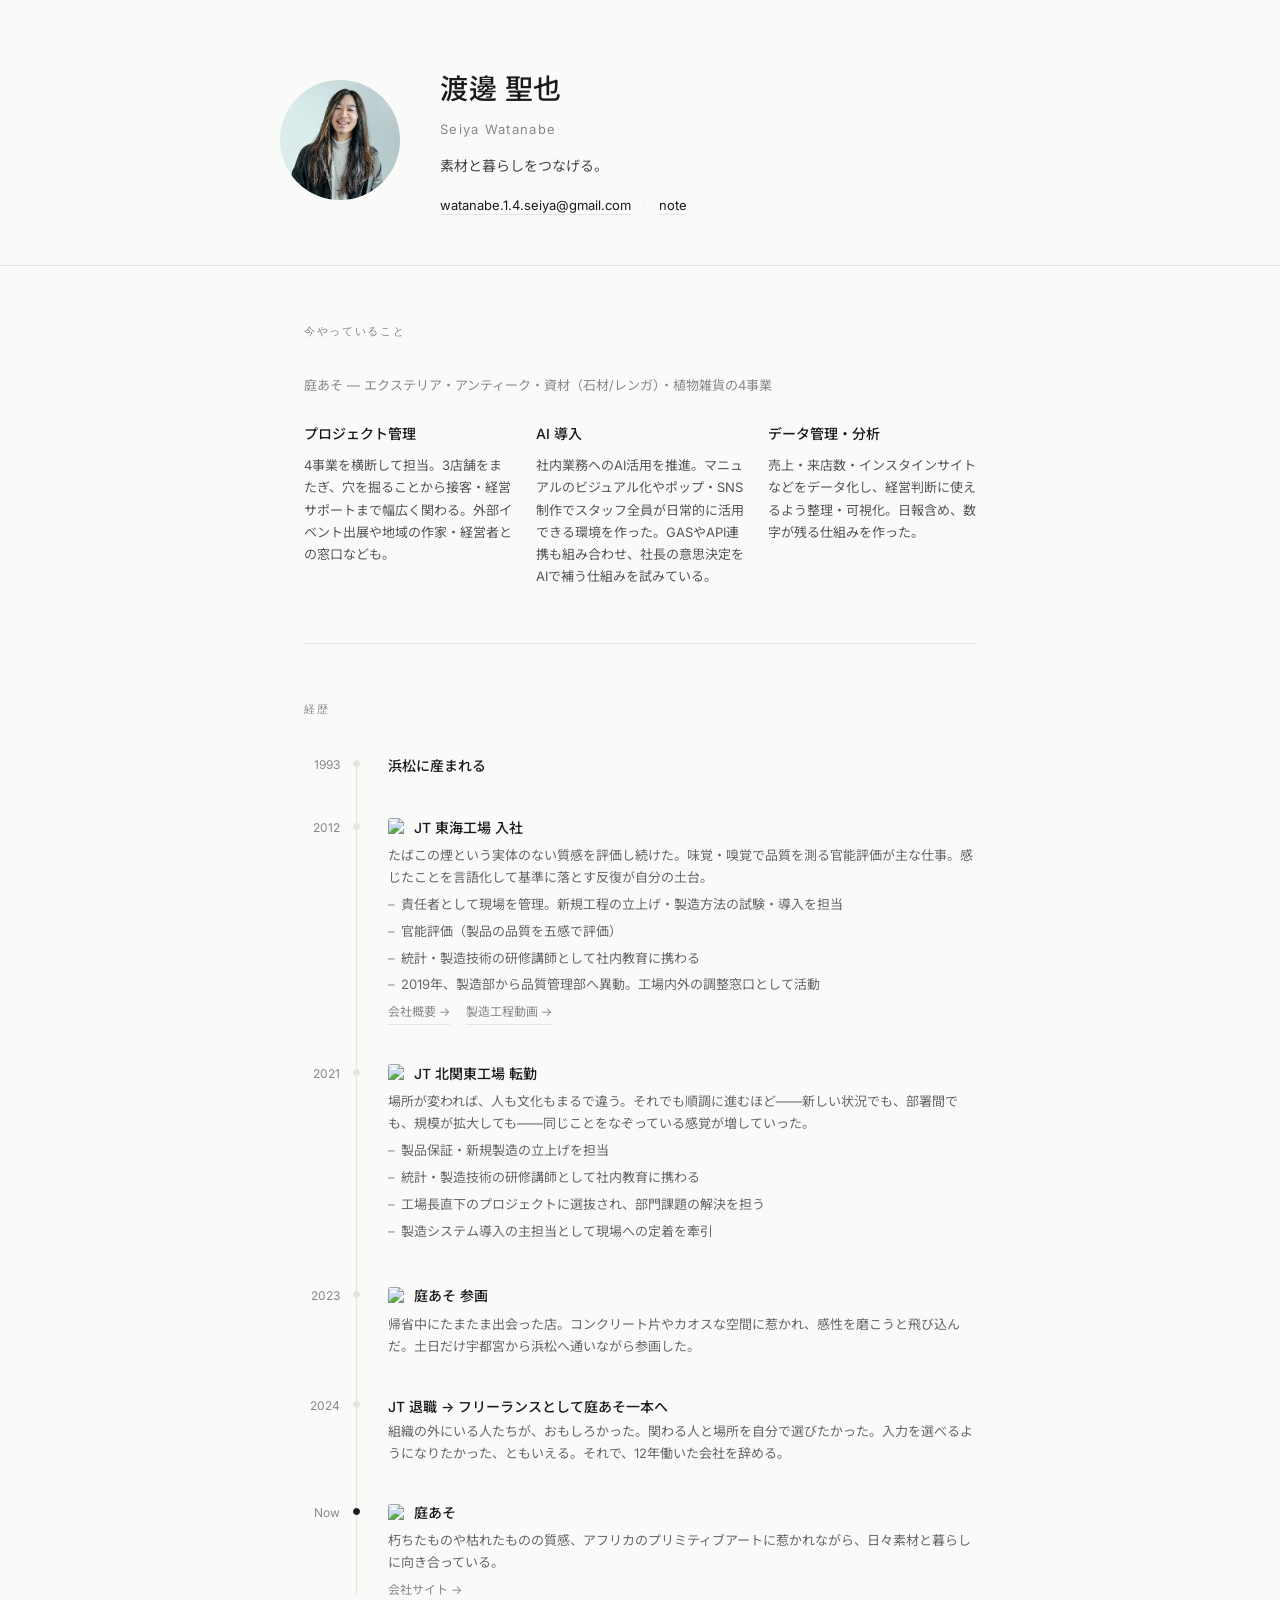
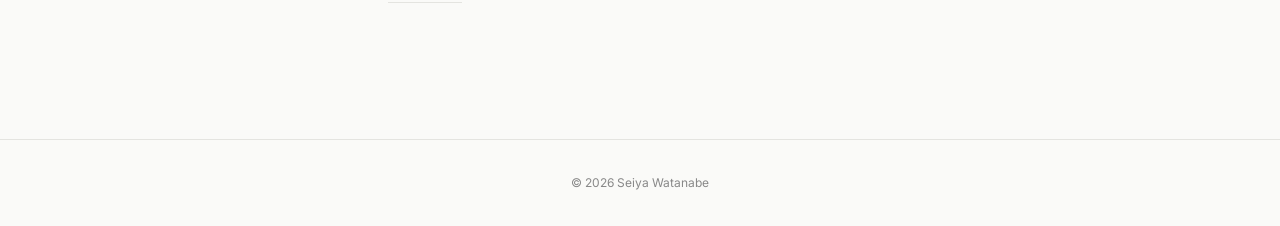
==== index.html @ c12ad7c0 "Prevent casual image saving by using CSS background-image" ====
<!DOCTYPE html>
<html lang="ja">
<head>
  <meta charset="UTF-8">
  <meta name="viewport" content="width=device-width, initial-scale=1.0">
  <title>渡邊 聖也 | Seiya Watanabe</title>
  <link rel="preconnect" href="https://fonts.googleapis.com">
  <link href="https://fonts.googleapis.com/css2?family=Noto+Sans+JP:wght@300;400;500&family=Inter:wght@300;400;500&display=swap" rel="stylesheet">
  <link rel="stylesheet" href="style.css">
</head>
<body>

  <header class="hero">
    <div class="hero-inner">
      <div class="hero-photo">
        <div class="hero-photo-bg"></div>
      </div>
      <div class="hero-info">
        <h1>渡邊 聖也</h1>
        <p class="name-en">Seiya Watanabe</p>
        <p class="tagline">素材と暮らしをつなげる。</p>
        <div class="contact">
          <a href="mailto:watanabe.1.4.seiya@gmail.com">watanabe.1.4.seiya@gmail.com</a>
          <span class="sep">·</span>
          <a href="https://note.com/joyous_clover854" target="_blank">note</a>
        </div>
      </div>
    </div>
  </header>

  <main>

    <section class="section">
      <h2>今やっていること</h2>
      <p class="now-company">庭あそ — エクステリア・アンティーク・資材（石材/レンガ）・植物雑貨の4事業</p>
      <div class="now-grid">
        <div class="now-item">
          <h3>プロジェクト管理</h3>
          <p>4事業を横断して担当。3店舗をまたぎ、穴を掘ることから接客・経営サポートまで幅広く関わる。外部イベント出展や地域の作家・経営者との窓口なども。</p>
        </div>
        <div class="now-item">
          <h3>AI 導入</h3>
          <p>社内業務へのAI活用を推進。マニュアルのビジュアル化やポップ・SNS制作でスタッフ全員が日常的に活用できる環境を作った。GASやAPI連携も組み合わせ、社長の意思決定をAIで補う仕組みを試みている。</p>
        </div>
        <div class="now-item">
          <h3>データ管理・分析</h3>
          <p>売上・来店数・インスタインサイトなどをデータ化し、経営判断に使えるよう整理・可視化。日報含め、数字が残る仕組みを作った。</p>
        </div>
      </div>
    </section>

    <section class="section">
      <h2>経歴</h2>
      <ol class="timeline">
        <li>
          <span class="year">1993</span>
          <div class="content">
            <strong>浜松に産まれる</strong>
          </div>
        </li>
        <li>
          <span class="year">2012</span>
          <div class="content">
            <div class="company-header">
              <img class="company-logo" src="https://www.google.com/s2/favicons?domain=jti.co.jp&sz=32" alt="JT">
              <strong>JT 東海工場 入社</strong>
            </div>
            <p>たばこの煙という実体のない質感を評価し続けた。味覚・嗅覚で品質を測る官能評価が主な仕事。感じたことを言語化して基準に落とす反復が自分の土台。</p>
            <ul class="role-list">
              <li>責任者として現場を管理。新規工程の立上げ・製造方法の試験・導入を担当</li>
              <li>官能評価（製品の品質を五感で評価）</li>
              <li>統計・製造技術の研修講師として社内教育に携わる</li>
              <li>2019年、製造部から品質管理部へ異動。工場内外の調整窓口として活動</li>
            </ul>
            <div class="company-links">
              <a href="https://www.jti.co.jp/tobacco/overview/" target="_blank">会社概要 →</a>
              <a href="https://youtu.be/5koLCPmhwQY?si=OhIbmNyB274ODPhx" target="_blank">製造工程動画 →</a>
            </div>
          </div>
        </li>
        <li>
          <span class="year">2021</span>
          <div class="content">
            <div class="company-header">
              <img class="company-logo" src="https://www.google.com/s2/favicons?domain=jti.co.jp&sz=32" alt="JT">
              <strong>JT 北関東工場 転勤</strong>
            </div>
            <p>場所が変われば、人も文化もまるで違う。それでも順調に進むほど——新しい状況でも、部署間でも、規模が拡大しても——同じことをなぞっている感覚が増していった。</p>
            <ul class="role-list">
              <li>製品保証・新規製造の立上げを担当</li>
              <li>統計・製造技術の研修講師として社内教育に携わる</li>
              <li>工場長直下のプロジェクトに選抜され、部門課題の解決を担う</li>
              <li>製造システム導入の主担当として現場への定着を牽引</li>
            </ul>
          </div>
        </li>
        <li>
          <span class="year">2023</span>
          <div class="content">
            <div class="company-header">
              <img class="company-logo" src="https://www.google.com/s2/favicons?domain=niwa-asso.jp&sz=32" alt="庭あそ">
              <strong>庭あそ 参画</strong>
            </div>
            <p>帰省中にたまたま出会った店。コンクリート片やカオスな空間に惹かれ、感性を磨こうと飛び込んだ。土日だけ宇都宮から浜松へ通いながら参画した。</p>
          </div>
        </li>
        <li>
          <span class="year">2024</span>
          <div class="content">
            <strong>JT 退職 → フリーランスとして庭あそ一本へ</strong>
            <p>組織の外にいる人たちが、おもしろかった。関わる人と場所を自分で選びたかった。入力を選べるようになりたかった、ともいえる。それで、12年働いた会社を辞める。</p>
          </div>
        </li>
        <li class="current">
          <span class="year">Now</span>
          <div class="content">
            <div class="company-header">
              <img class="company-logo" src="https://www.google.com/s2/favicons?domain=niwa-asso.jp&sz=32" alt="庭あそ">
              <strong>庭あそ</strong>
            </div>
            <p>朽ちたものや枯れたものの質感、アフリカのプリミティブアートに惹かれながら、日々素材と暮らしに向き合っている。</p>
            <div class="company-links">
              <a href="https://www.niwa-asso.jp/" target="_blank">会社サイト →</a>
            </div>
          </div>
        </li>
      </ol>
    </section>

  </main>

  <footer>
    <p>© 2026 Seiya Watanabe</p>
  </footer>

</body>
</html>
---- style.css ----
*, *::before, *::after {
  box-sizing: border-box;
  margin: 0;
  padding: 0;
}

:root {
  --bg: #fafaf8;
  --text: #1a1a1a;
  --muted: #888;
  --border: #e4e4e0;
  --accent: #1a1a1a;
  --max-width: 720px;
}

body {
  font-family: 'Inter', 'Noto Sans JP', sans-serif;
  background: var(--bg);
  color: var(--text);
  font-size: 15px;
  line-height: 1.8;
  -webkit-font-smoothing: antialiased;
  overflow-wrap: break-word;
  word-break: break-word;
}

/* Hero */
.hero {
  padding: 64px 24px 48px;
  border-bottom: 1px solid var(--border);
}

.hero-inner {
  max-width: var(--max-width);
  margin: 0 auto;
  display: flex;
  align-items: center;
  gap: 40px;
}

.hero-photo-bg {
  width: 120px;
  height: 120px;
  border-radius: 50%;
  background-image: url('photo.jpg');
  background-size: cover;
  background-position: center top;
  flex-shrink: 0;
}

.hero-info h1 {
  font-size: 28px;
  font-weight: 500;
  letter-spacing: 0.02em;
  margin-bottom: 4px;
}

.name-en {
  color: var(--muted);
  font-size: 13px;
  letter-spacing: 0.1em;
  margin-bottom: 12px;
  font-family: 'Inter', sans-serif;
}

.tagline {
  font-size: 14px;
  color: #444;
  margin-bottom: 16px;
  line-height: 1.7;
}

.contact {
  font-size: 13px;
  color: var(--muted);
}

.contact a {
  color: var(--text);
  text-decoration: none;
  border-bottom: 1px solid var(--border);
  padding-bottom: 1px;
  transition: border-color 0.2s;
}

.contact a:hover {
  border-color: var(--text);
}

.sep {
  margin: 0 8px;
  color: var(--border);
}

/* Main */
main {
  max-width: var(--max-width);
  margin: 0 auto;
  padding: 0 24px 80px;
}

.section {
  padding: 56px 0;
  border-bottom: 1px solid var(--border);
}

.section:last-child {
  border-bottom: none;
}

.section h2 {
  font-size: 11px;
  font-weight: 500;
  letter-spacing: 0.15em;
  text-transform: uppercase;
  color: var(--muted);
  margin-bottom: 32px;
  font-family: 'Inter', sans-serif;
}

/* Now grid */
.now-company {
  font-size: 13px;
  color: var(--muted);
  margin-bottom: 24px;
}

.now-grid {
  display: grid;
  grid-template-columns: 1fr 1fr 1fr;
  gap: 24px;
}

.now-item h3 {
  font-size: 14px;
  font-weight: 500;
  margin-bottom: 8px;
}

.now-item p {
  font-size: 13px;
  color: #555;
  line-height: 1.7;
}

/* Timeline */
.timeline {
  list-style: none;
  position: relative;
}

.timeline::before {
  content: '';
  position: absolute;
  left: 52px;
  top: 8px;
  bottom: 8px;
  width: 1px;
  background: var(--border);
}

.timeline > li {
  display: flex;
  gap: 32px;
  padding-bottom: 36px;
  position: relative;
}

.timeline > li:last-child {
  padding-bottom: 0;
}

.timeline > li::before {
  content: '';
  position: absolute;
  left: 49px;
  top: 8px;
  width: 7px;
  height: 7px;
  border-radius: 50%;
  background: var(--border);
  border: 1px solid var(--border);
}

.timeline > li.current::before {
  background: var(--text);
  border-color: var(--text);
}

.year {
  font-family: 'Inter', sans-serif;
  font-size: 12px;
  color: var(--muted);
  min-width: 36px;
  text-align: right;
  padding-top: 2px;
  flex-shrink: 0;
}

.content {
  padding-left: 16px;
}

.company-header {
  display: flex;
  align-items: center;
  gap: 8px;
  margin-bottom: 4px;
}

.company-logo {
  width: 18px;
  height: 18px;
  border-radius: 3px;
  flex-shrink: 0;
}

.content strong {
  font-size: 14px;
  font-weight: 500;
}

.company-links {
  margin-top: 6px;
  display: flex;
  gap: 16px;
}

.company-links a {
  font-size: 12px;
  color: var(--muted);
  text-decoration: none;
  border-bottom: 1px solid var(--border);
  padding-bottom: 1px;
  transition: color 0.2s, border-color 0.2s;
}

.company-links a:hover {
  color: var(--text);
  border-color: var(--text);
}

.content p {
  font-size: 13px;
  color: #666;
  line-height: 1.7;
}

.role-list {
  margin-top: 6px;
  padding-left: 0;
  list-style: none;
  font-size: 13px;
  color: #666;
  line-height: 1.6;
}

.role-list li {
  margin-bottom: 6px;
  display: flex;
  gap: 6px;
}

.role-list li::before {
  content: '–';
  color: var(--muted);
  flex-shrink: 0;
}

/* Talk */
.talk-intro {
  font-size: 13px;
  color: var(--muted);
  margin-bottom: 20px;
}

.talk-list {
  list-style: none;
  display: flex;
  flex-direction: column;
  gap: 12px;
}

.talk-list li {
  font-size: 14px;
  padding-left: 12px;
  border-left: 2px solid var(--border);
}

.talk-note {
  font-size: 12px;
  color: var(--muted);
  margin-left: 6px;
}

/* Footer */
footer {
  text-align: center;
  padding: 32px 24px;
  font-size: 12px;
  color: var(--muted);
  border-top: 1px solid var(--border);
}

/* Responsive */
@media (max-width: 600px) {
  .hero {
    padding: 40px 20px 32px;
  }

  .hero-inner {
    flex-direction: column;
    align-items: flex-start;
    gap: 20px;
  }

  .hero-photo-bg {
    width: 80px;
    height: 80px;
  }

  .hero-info h1 {
    font-size: 22px;
  }

  .contact {
    font-size: 12px;
  }

  main {
    padding: 0 20px 60px;
  }

  .now-grid {
    grid-template-columns: 1fr;
  }

  .timeline::before {
    left: 46px;
  }

  .timeline > li {
    gap: 20px;
  }

  .timeline > li::before {
    left: 43px;
  }

  .content {
    padding-left: 8px;
  }
}
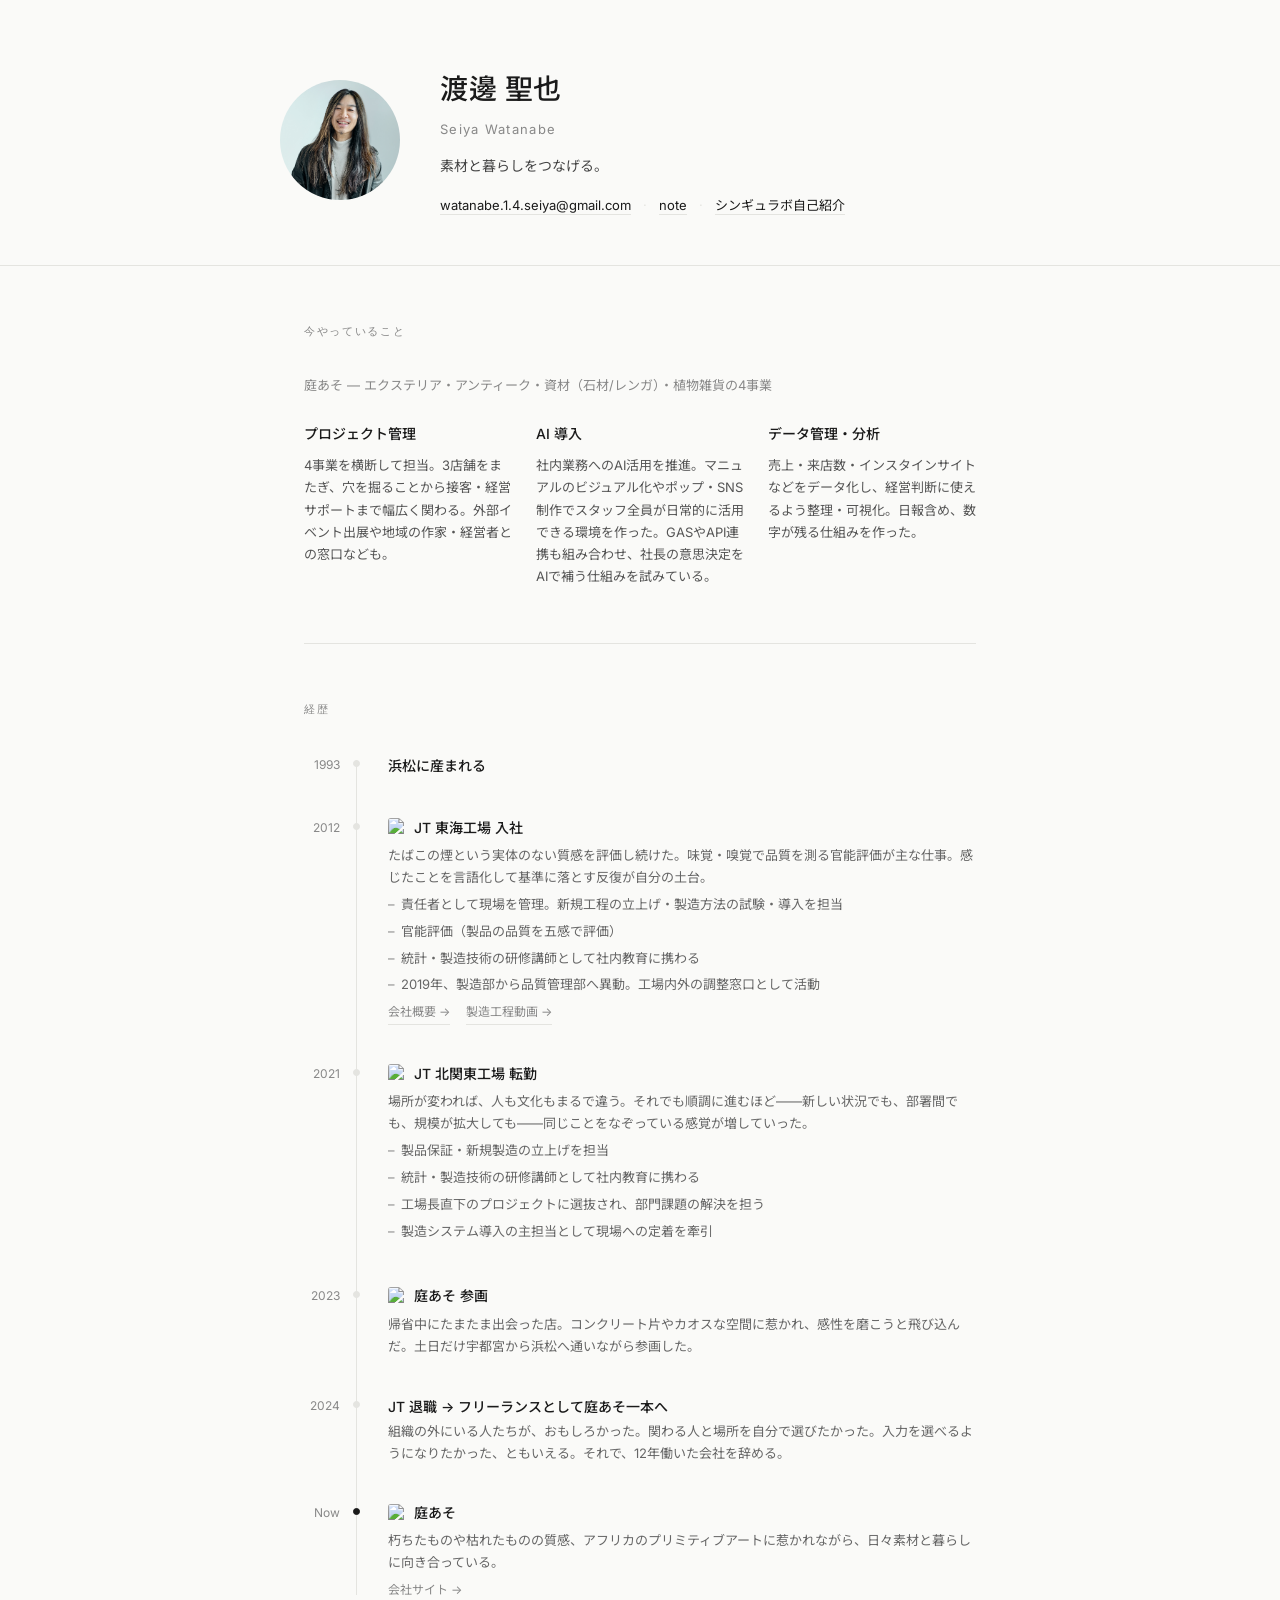
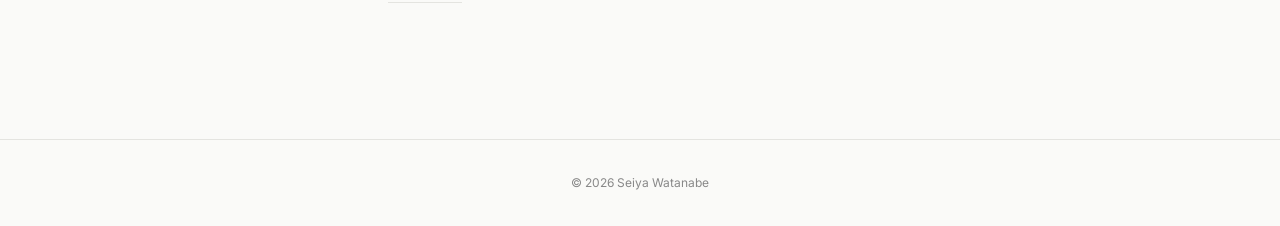
==== commit aa7981bf: "Add シンギュラボ self-intro Discord link to contact section" ====
--- a/index.html
+++ b/index.html
@@ -4,6 +4,7 @@
   <meta charset="UTF-8">
   <meta name="viewport" content="width=device-width, initial-scale=1.0">
   <title>渡邊 聖也 | Seiya Watanabe</title>
+  <meta name="robots" content="noindex, nofollow">
   <link rel="preconnect" href="https://fonts.googleapis.com">
   <link href="https://fonts.googleapis.com/css2?family=Noto+Sans+JP:wght@300;400;500&family=Inter:wght@300;400;500&display=swap" rel="stylesheet">
   <link rel="stylesheet" href="style.css">
@@ -20,9 +21,11 @@
         <p class="name-en">Seiya Watanabe</p>
         <p class="tagline">素材と暮らしをつなげる。</p>
         <div class="contact">
-          <a href="mailto:watanabe.1.4.seiya@gmail.com">watanabe.1.4.seiya@gmail.com</a>
+          <a class="email-link" href="#">watanabe.1.4.seiya@gmail.com</a>
           <span class="sep">·</span>
           <a href="https://note.com/joyous_clover854" target="_blank">note</a>
+          <span class="sep">·</span>
+          <a href="https://discord.com/channels/1464854485779218535/1464854487284846651/1468283330523824211" target="_blank">シンギュラボ自己紹介</a>
         </div>
       </div>
     </div>
@@ -133,5 +136,11 @@
     <p>© 2026 Seiya Watanabe</p>
   </footer>
 
+  <script>
+    var u = 'watanabe.1.4.seiya';
+    var d = 'gmail.com';
+    var el = document.querySelector('.email-link');
+    el.href = 'mailto:' + u + '@' + d;
+  </script>
 </body>
 </html>
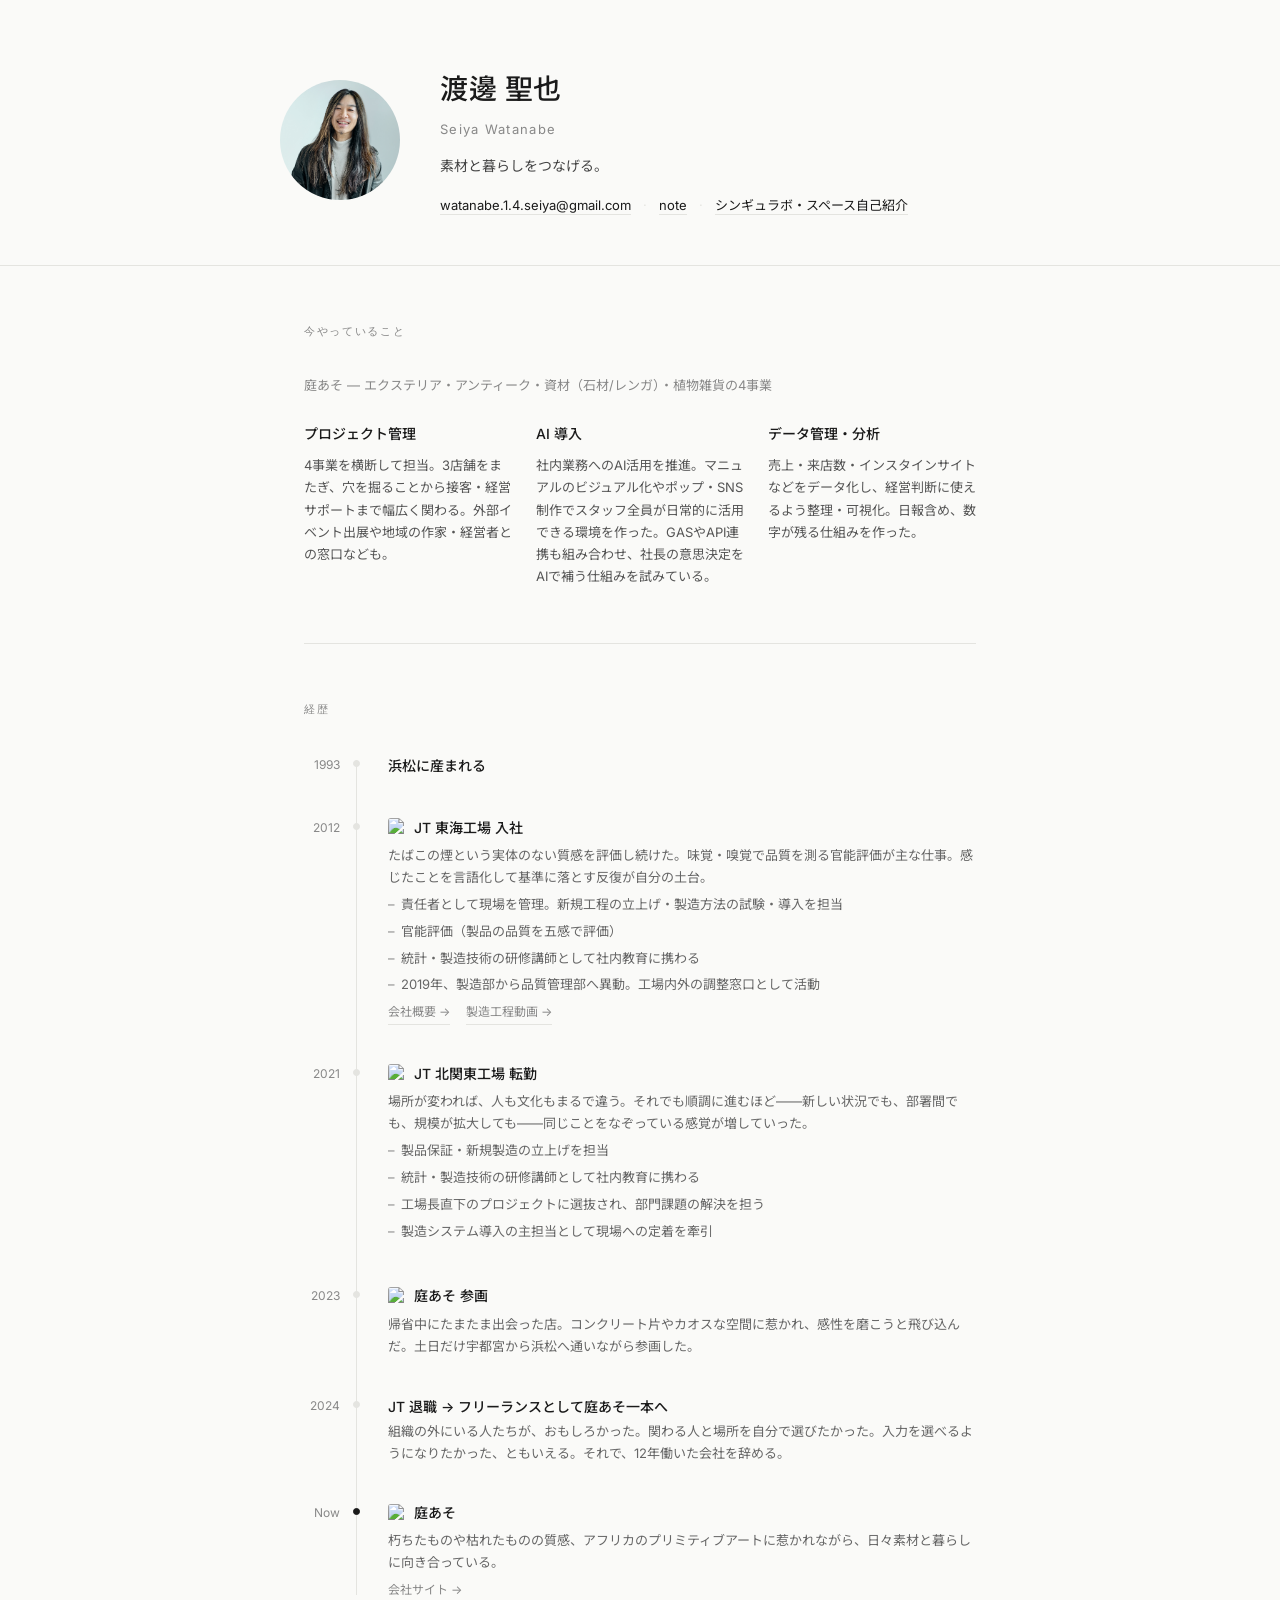
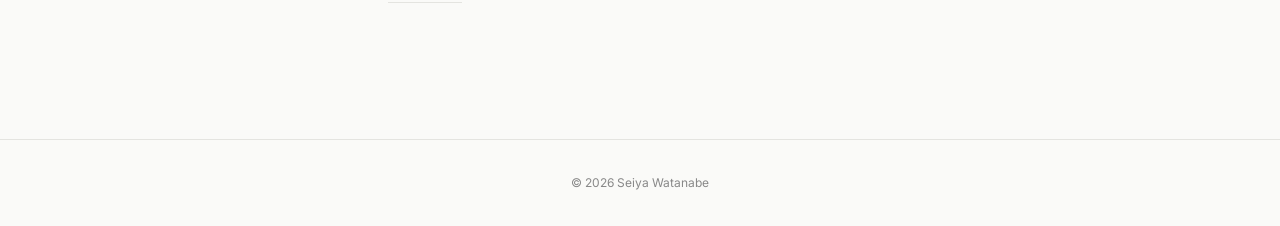
==== commit 1c57f6bc: "Update Discord link label to シンギュラボ・スペース自己紹介" ====
--- a/index.html
+++ b/index.html
@@ -25,7 +25,7 @@
           <span class="sep">·</span>
           <a href="https://note.com/joyous_clover854" target="_blank">note</a>
           <span class="sep">·</span>
-          <a href="https://discord.com/channels/1464854485779218535/1464854487284846651/1468283330523824211" target="_blank">シンギュラボ自己紹介</a>
+          <a href="https://discord.com/channels/1464854485779218535/1464854487284846651/1468283330523824211" target="_blank">シンギュラボ・スペース自己紹介</a>
         </div>
       </div>
     </div>
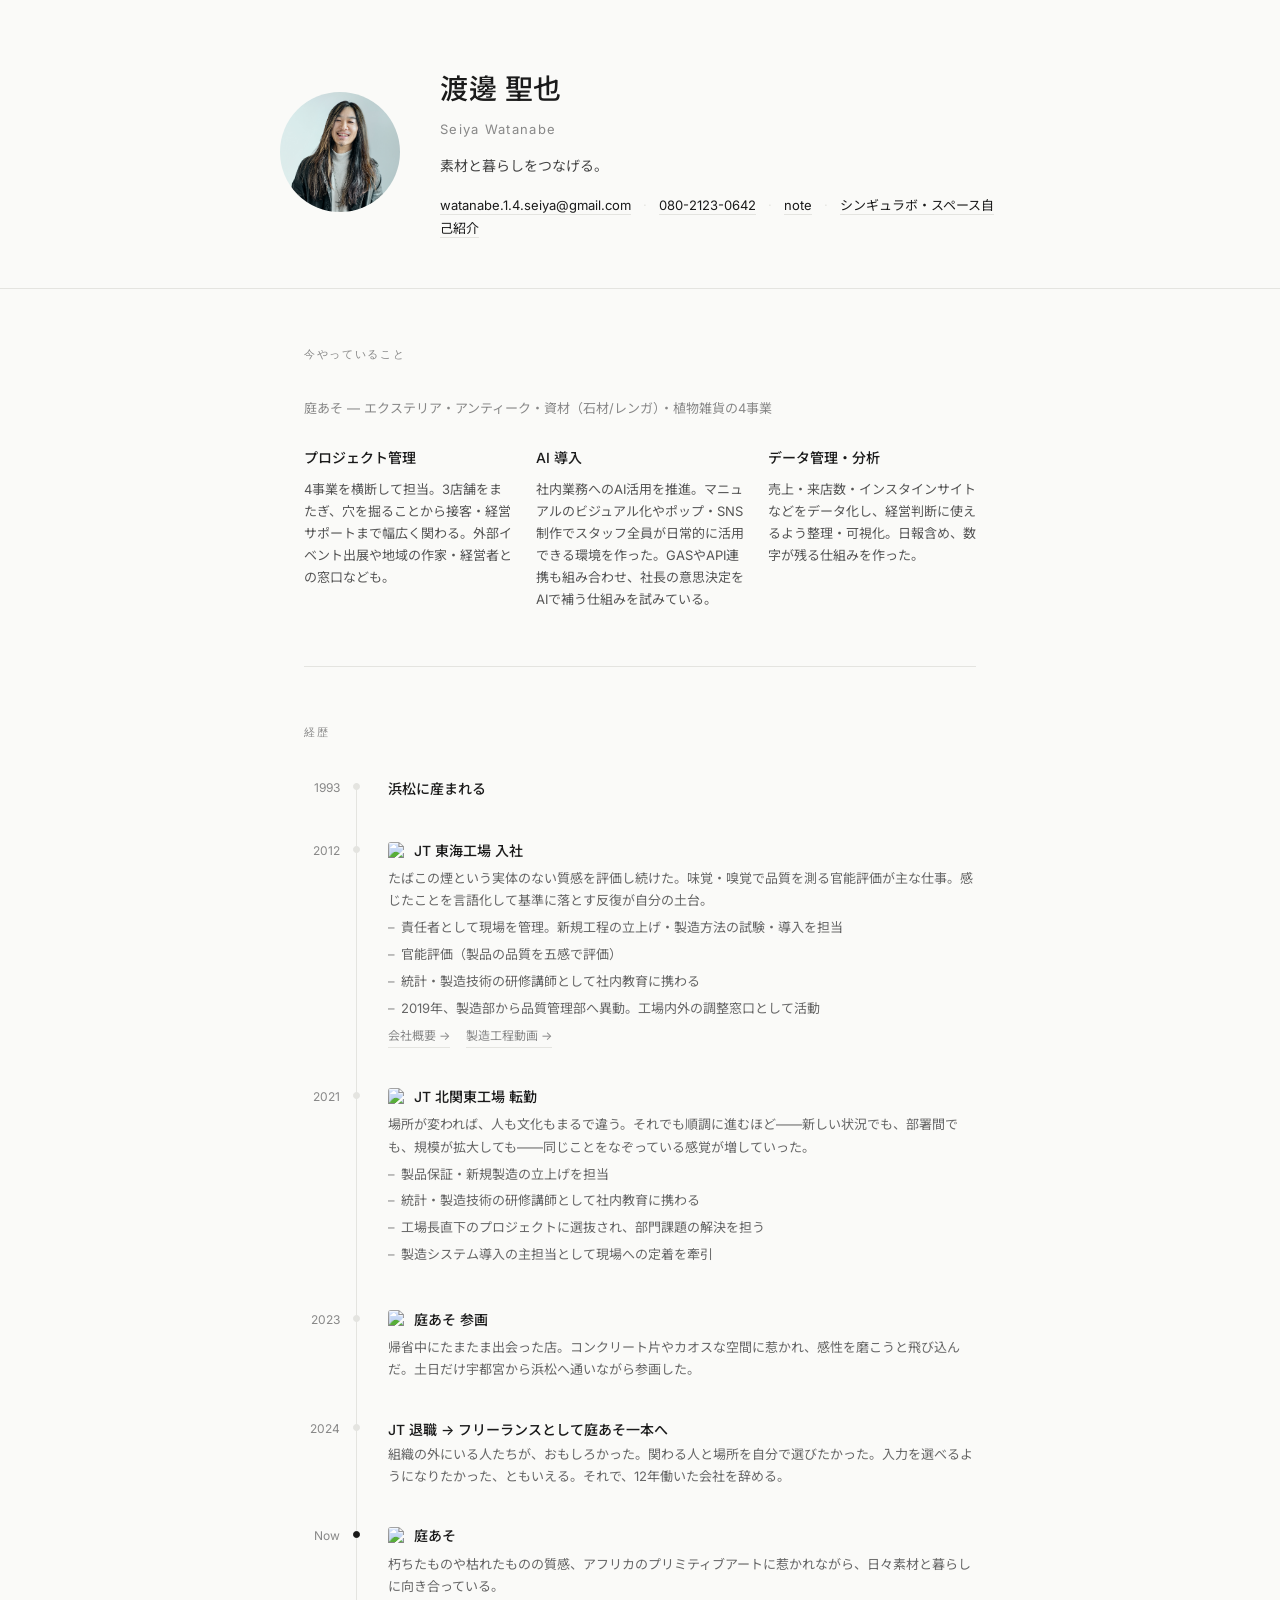
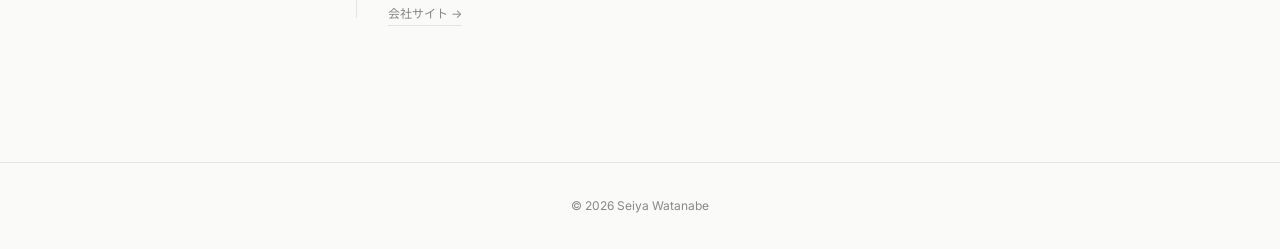
==== commit aa8d636a: "Add phone number with JS obfuscation to contact section" ====
--- a/index.html
+++ b/index.html
@@ -22,6 +22,8 @@
         <p class="tagline">素材と暮らしをつなげる。</p>
         <div class="contact">
           <a class="email-link" href="#">watanabe.1.4.seiya@gmail.com</a>
+          <span class="sep">·</span>
+          <a class="phone-link" href="#">080 2123 0642</a>
           <span class="sep">·</span>
           <a href="https://note.com/joyous_clover854" target="_blank">note</a>
           <span class="sep">·</span>
@@ -141,6 +143,10 @@
     var d = 'gmail.com';
     var el = document.querySelector('.email-link');
     el.href = 'mailto:' + u + '@' + d;
+    var p = ['080', '2123', '0642'].join('-');
+    var pel = document.querySelector('.phone-link');
+    pel.href = 'tel:' + p.replace(/-/g, '');
+    pel.textContent = p;
   </script>
 </body>
 </html>
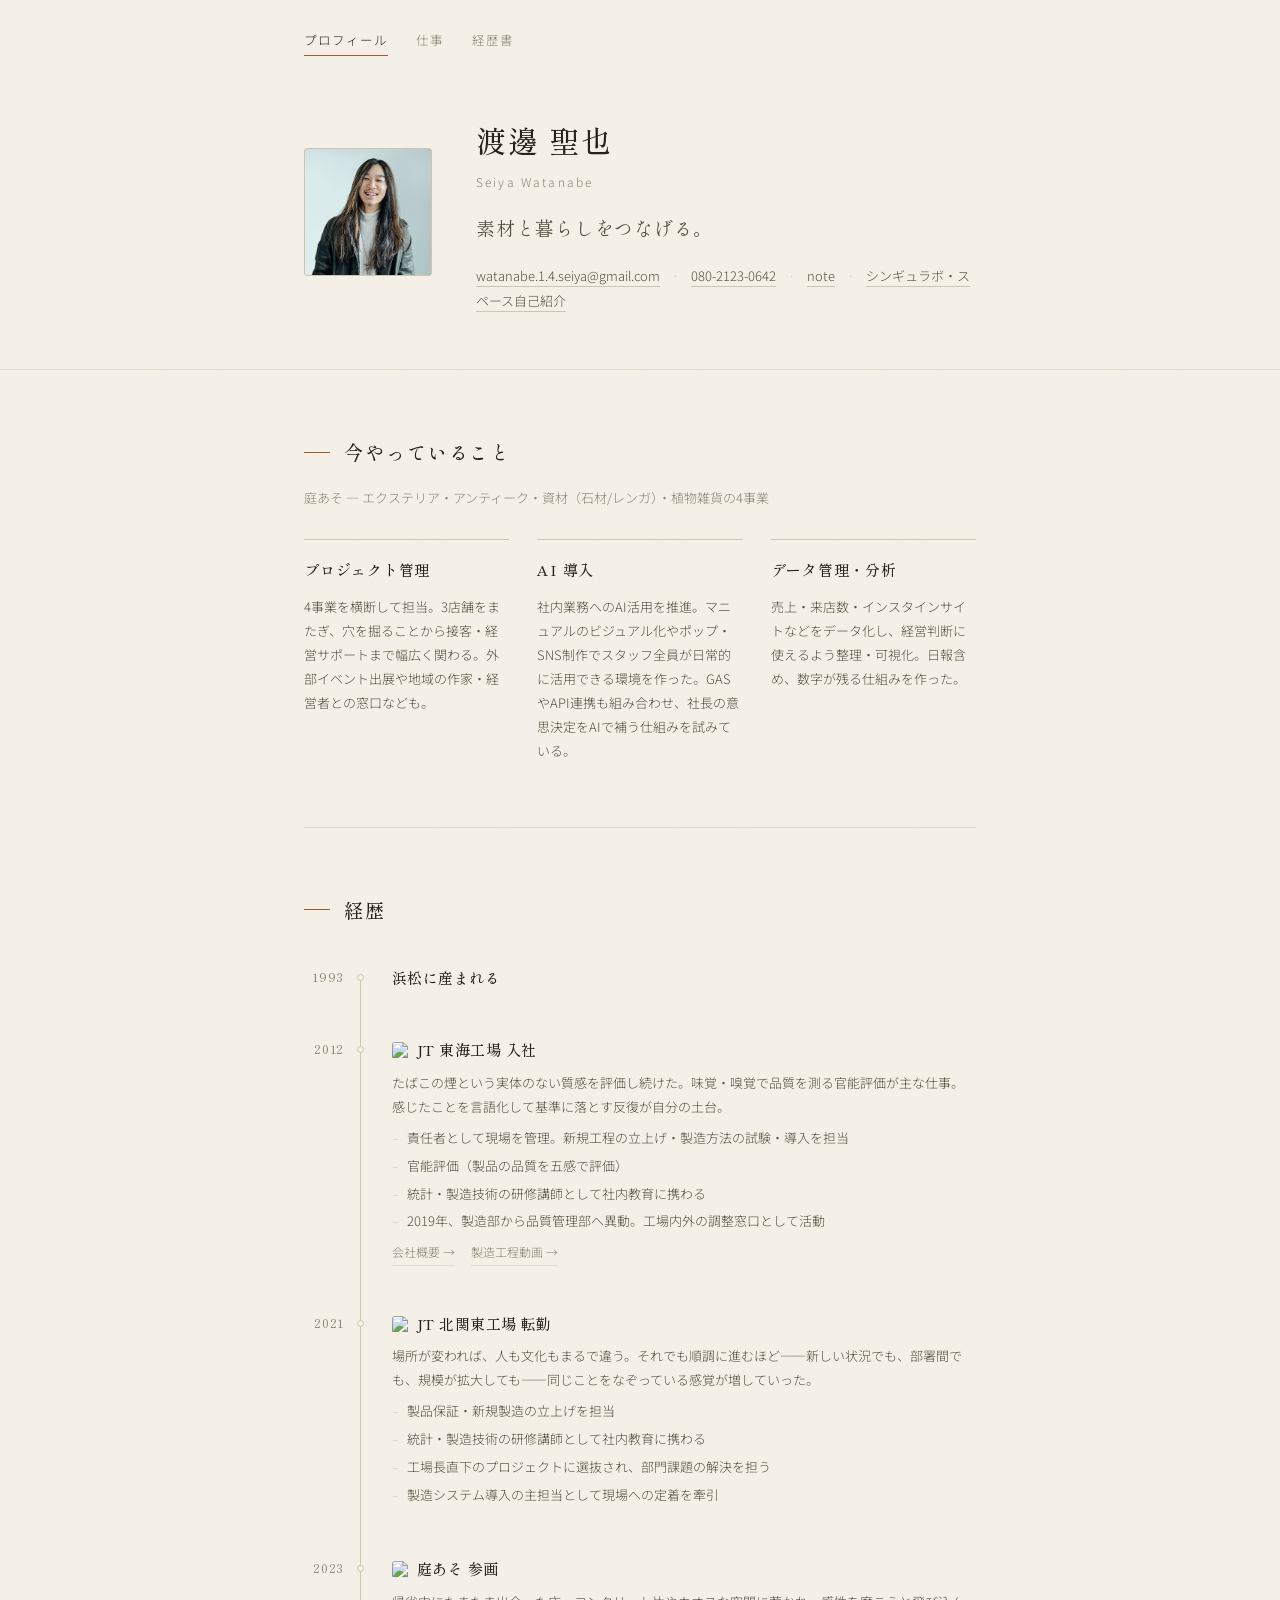
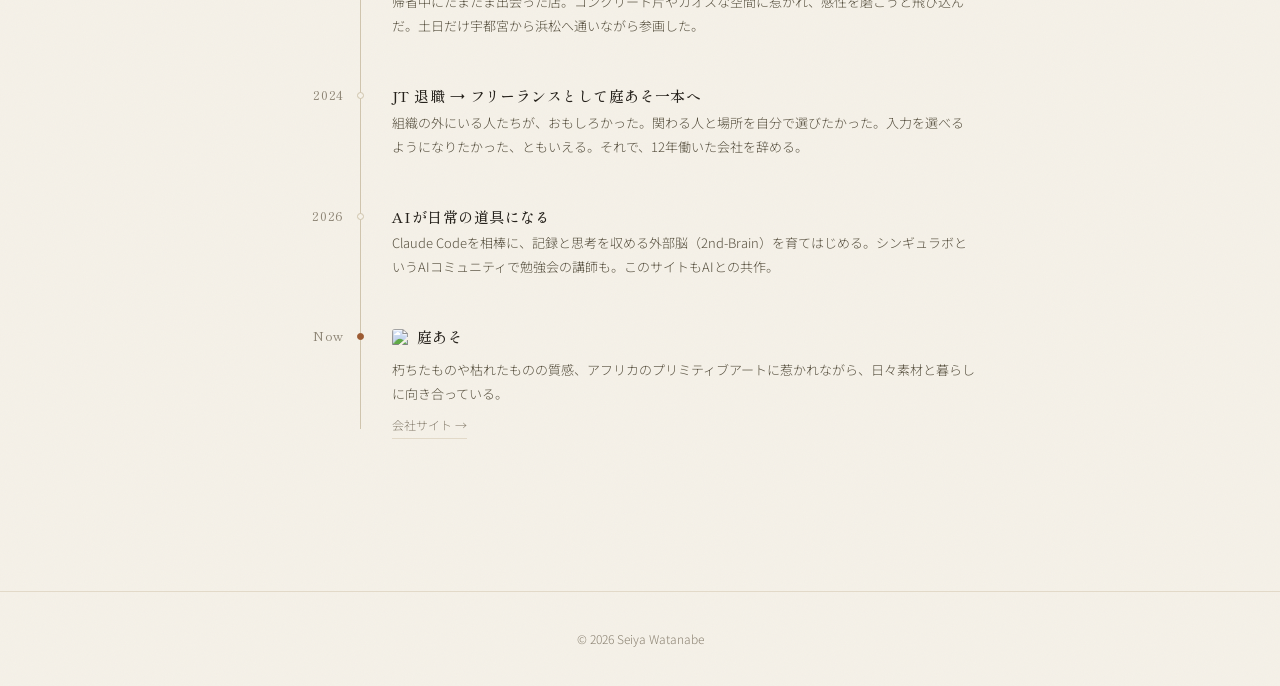
==== commit e77eb3a7: "サイト統合: 仕事ページ新設・デザイン刷新（紙と素材） - portfolio LPの内容をwork.htmlへ吸収（本人の文体にリライト） - デザイン: 生成り×墨×錆、見出しをしっぽり明朝に -" ====
--- a/index.html
+++ b/index.html
@@ -6,10 +6,16 @@
   <title>渡邊 聖也 | Seiya Watanabe</title>
   <meta name="robots" content="noindex, nofollow">
   <link rel="preconnect" href="https://fonts.googleapis.com">
-  <link href="https://fonts.googleapis.com/css2?family=Noto+Sans+JP:wght@300;400;500&family=Inter:wght@300;400;500&display=swap" rel="stylesheet">
+  <link href="https://fonts.googleapis.com/css2?family=Noto+Sans+JP:wght@300;400;500&family=Shippori+Mincho:wght@400;500&display=swap" rel="stylesheet">
   <link rel="stylesheet" href="style.css">
 </head>
 <body>
+
+  <nav class="site-nav">
+    <a href="index.html" class="active">プロフィール</a>
+    <a href="work.html">仕事</a>
+    <a href="resume.html">経歴書</a>
+  </nav>
 
   <header class="hero">
     <div class="hero-inner">
@@ -116,6 +122,13 @@
             <p>組織の外にいる人たちが、おもしろかった。関わる人と場所を自分で選びたかった。入力を選べるようになりたかった、ともいえる。それで、12年働いた会社を辞める。</p>
           </div>
         </li>
+        <li>
+          <span class="year">2026</span>
+          <div class="content">
+            <strong>AIが日常の道具になる</strong>
+            <p>Claude Codeを相棒に、記録と思考を収める外部脳（2nd-Brain）を育てはじめる。シンギュラボというAIコミュニティで勉強会の講師も。このサイトもAIとの共作。</p>
+          </div>
+        </li>
         <li class="current">
           <span class="year">Now</span>
           <div class="content">
--- a/style.css
+++ b/style.css
@@ -5,68 +5,110 @@
 }
 
 :root {
-  --bg: #fafaf8;
-  --text: #1a1a1a;
-  --muted: #888;
-  --border: #e4e4e0;
-  --accent: #1a1a1a;
+  --paper: #f5f1e8;
+  --ink: #26221c;
+  --sub: #57503f;
+  --muted: #8b8272;
+  --line: #e2d9c8;
+  --line-strong: #cfc4ad;
+  --rust: #9c5b33;
   --max-width: 720px;
+  --serif: 'Shippori Mincho', 'Hiragino Mincho ProN', serif;
+  --sans: 'Noto Sans JP', 'Hiragino Kaku Gothic ProN', sans-serif;
 }
 
 body {
-  font-family: 'Inter', 'Noto Sans JP', sans-serif;
-  background: var(--bg);
-  color: var(--text);
+  font-family: var(--sans);
+  font-weight: 300;
+  /* 紙の質感（極薄ノイズを背景タイルで重ねる） */
+  background-color: var(--paper);
+  background-image: url("data:image/svg+xml,%3Csvg xmlns='http://www.w3.org/2000/svg' width='240' height='240'%3E%3Cfilter id='n'%3E%3CfeTurbulence type='fractalNoise' baseFrequency='0.9' numOctaves='2'/%3E%3C/filter%3E%3Crect width='100%25' height='100%25' filter='url(%23n)' opacity='0.03'/%3E%3C/svg%3E");
+  color: var(--ink);
   font-size: 15px;
-  line-height: 1.8;
+  line-height: 1.9;
   -webkit-font-smoothing: antialiased;
   overflow-wrap: break-word;
   word-break: break-word;
 }
 
+/* Nav */
+.site-nav {
+  max-width: var(--max-width);
+  margin: 0 auto;
+  padding: 28px 24px 0;
+  display: flex;
+  gap: 28px;
+  font-size: 12.5px;
+  letter-spacing: 0.08em;
+}
+
+.site-nav a {
+  color: var(--muted);
+  text-decoration: none;
+  padding-bottom: 3px;
+  border-bottom: 1px solid transparent;
+  transition: color 0.25s, border-color 0.25s;
+}
+
+.site-nav a:hover {
+  color: var(--ink);
+  border-color: var(--line-strong);
+}
+
+.site-nav a.active {
+  color: var(--ink);
+  border-color: var(--rust);
+}
+
 /* Hero */
 .hero {
-  padding: 64px 24px 48px;
-  border-bottom: 1px solid var(--border);
+  padding: 56px 0;
+  border-bottom: 1px solid var(--line);
 }
 
 .hero-inner {
   max-width: var(--max-width);
   margin: 0 auto;
+  padding: 0 24px;
   display: flex;
   align-items: center;
-  gap: 40px;
+  gap: 44px;
 }
 
 .hero-photo-bg {
-  width: 120px;
-  height: 120px;
-  border-radius: 50%;
+  width: 128px;
+  height: 128px;
+  border-radius: 3px;
   background-image: url('photo.jpg');
   background-size: cover;
   background-position: center top;
   flex-shrink: 0;
+  border: 1px solid var(--line-strong);
+  padding: 0;
 }
 
 .hero-info h1 {
-  font-size: 28px;
-  font-weight: 500;
-  letter-spacing: 0.02em;
-  margin-bottom: 4px;
+  font-family: var(--serif);
+  font-size: 30px;
+  font-weight: 500;
+  letter-spacing: 0.06em;
+  margin-bottom: 2px;
 }
 
 .name-en {
   color: var(--muted);
-  font-size: 13px;
-  letter-spacing: 0.1em;
-  margin-bottom: 12px;
-  font-family: 'Inter', sans-serif;
+  font-size: 12px;
+  letter-spacing: 0.18em;
+  margin-bottom: 18px;
 }
 
 .tagline {
-  font-size: 14px;
-  color: #444;
-  margin-bottom: 16px;
+  font-family: var(--serif);
+  font-size: 19px;
+  font-weight: 400;
+  letter-spacing: 0.04em;
+  color: var(--sub);
+  margin-bottom: 20px;
   line-height: 1.7;
 }
 
@@ -76,32 +118,33 @@
 }
 
 .contact a {
-  color: var(--text);
+  color: var(--sub);
   text-decoration: none;
-  border-bottom: 1px solid var(--border);
+  border-bottom: 1px solid var(--line-strong);
   padding-bottom: 1px;
-  transition: border-color 0.2s;
+  transition: color 0.25s, border-color 0.25s;
 }
 
 .contact a:hover {
-  border-color: var(--text);
+  color: var(--rust);
+  border-color: var(--rust);
 }
 
 .sep {
-  margin: 0 8px;
-  color: var(--border);
+  margin: 0 9px;
+  color: var(--line-strong);
 }
 
 /* Main */
 main {
   max-width: var(--max-width);
   margin: 0 auto;
-  padding: 0 24px 80px;
+  padding: 0 24px 88px;
 }
 
 .section {
-  padding: 56px 0;
-  border-bottom: 1px solid var(--border);
+  padding: 64px 0;
+  border-bottom: 1px solid var(--line);
 }
 
 .section:last-child {
@@ -109,38 +152,54 @@
 }
 
 .section h2 {
-  font-size: 11px;
-  font-weight: 500;
-  letter-spacing: 0.15em;
-  text-transform: uppercase;
-  color: var(--muted);
-  margin-bottom: 32px;
-  font-family: 'Inter', sans-serif;
+  font-family: var(--serif);
+  font-size: 19px;
+  font-weight: 500;
+  letter-spacing: 0.1em;
+  margin-bottom: 36px;
+  display: flex;
+  align-items: center;
+  gap: 14px;
+}
+
+.section h2::before {
+  content: '';
+  width: 26px;
+  height: 1px;
+  background: var(--rust);
+  flex-shrink: 0;
 }
 
 /* Now grid */
 .now-company {
   font-size: 13px;
   color: var(--muted);
-  margin-bottom: 24px;
+  margin: -20px 0 28px;
 }
 
 .now-grid {
   display: grid;
   grid-template-columns: 1fr 1fr 1fr;
-  gap: 24px;
+  gap: 28px;
+}
+
+.now-item {
+  border-top: 1px solid var(--line-strong);
+  padding-top: 16px;
 }
 
 .now-item h3 {
-  font-size: 14px;
-  font-weight: 500;
-  margin-bottom: 8px;
+  font-family: var(--serif);
+  font-size: 15px;
+  font-weight: 500;
+  letter-spacing: 0.05em;
+  margin-bottom: 10px;
 }
 
 .now-item p {
   font-size: 13px;
-  color: #555;
-  line-height: 1.7;
+  color: var(--sub);
+  line-height: 1.85;
 }
 
 /* Timeline */
@@ -152,17 +211,17 @@
 .timeline::before {
   content: '';
   position: absolute;
-  left: 52px;
-  top: 8px;
-  bottom: 8px;
+  left: 56px;
+  top: 10px;
+  bottom: 10px;
   width: 1px;
-  background: var(--border);
+  background: var(--line-strong);
 }
 
 .timeline > li {
   display: flex;
   gap: 32px;
-  padding-bottom: 36px;
+  padding-bottom: 44px;
   position: relative;
 }
 
@@ -173,28 +232,29 @@
 .timeline > li::before {
   content: '';
   position: absolute;
-  left: 49px;
-  top: 8px;
+  left: 53px;
+  top: 10px;
   width: 7px;
   height: 7px;
   border-radius: 50%;
-  background: var(--border);
-  border: 1px solid var(--border);
+  background: var(--paper);
+  border: 1px solid var(--line-strong);
 }
 
 .timeline > li.current::before {
-  background: var(--text);
-  border-color: var(--text);
+  background: var(--rust);
+  border-color: var(--rust);
 }
 
 .year {
-  font-family: 'Inter', sans-serif;
-  font-size: 12px;
-  color: var(--muted);
-  min-width: 36px;
+  font-family: var(--serif);
+  font-size: 13px;
+  color: var(--muted);
+  min-width: 40px;
   text-align: right;
-  padding-top: 2px;
+  padding-top: 1px;
   flex-shrink: 0;
+  letter-spacing: 0.05em;
 }
 
 .content {
@@ -205,23 +265,26 @@
   display: flex;
   align-items: center;
   gap: 8px;
-  margin-bottom: 4px;
+  margin-bottom: 6px;
 }
 
 .company-logo {
-  width: 18px;
-  height: 18px;
+  width: 17px;
+  height: 17px;
   border-radius: 3px;
   flex-shrink: 0;
+  filter: saturate(0.85);
 }
 
 .content strong {
-  font-size: 14px;
-  font-weight: 500;
+  font-family: var(--serif);
+  font-size: 15px;
+  font-weight: 500;
+  letter-spacing: 0.03em;
 }
 
 .company-links {
-  margin-top: 6px;
+  margin-top: 8px;
   display: flex;
   gap: 16px;
 }
@@ -230,97 +293,333 @@
   font-size: 12px;
   color: var(--muted);
   text-decoration: none;
-  border-bottom: 1px solid var(--border);
+  border-bottom: 1px solid var(--line);
   padding-bottom: 1px;
-  transition: color 0.2s, border-color 0.2s;
+  transition: color 0.25s, border-color 0.25s;
 }
 
 .company-links a:hover {
-  color: var(--text);
-  border-color: var(--text);
+  color: var(--rust);
+  border-color: var(--rust);
 }
 
 .content p {
   font-size: 13px;
-  color: #666;
-  line-height: 1.7;
+  color: var(--sub);
+  line-height: 1.85;
 }
 
 .role-list {
-  margin-top: 6px;
+  margin-top: 8px;
   padding-left: 0;
   list-style: none;
   font-size: 13px;
-  color: #666;
-  line-height: 1.6;
+  color: var(--sub);
+  line-height: 1.75;
 }
 
 .role-list li {
-  margin-bottom: 6px;
-  display: flex;
-  gap: 6px;
+  margin-bottom: 5px;
+  display: flex;
+  gap: 8px;
 }
 
 .role-list li::before {
   content: '–';
-  color: var(--muted);
+  color: var(--line-strong);
   flex-shrink: 0;
 }
 
-/* Talk */
-.talk-intro {
-  font-size: 13px;
-  color: var(--muted);
-  margin-bottom: 20px;
-}
-
-.talk-list {
+/* ========== Work page ========== */
+
+.work-hero {
+  padding: 56px 0 0;
+}
+
+.work-hero-inner {
+  max-width: var(--max-width);
+  margin: 0 auto;
+  padding: 0 24px;
+}
+
+.work-hero h1 {
+  font-family: var(--serif);
+  font-size: 24px;
+  font-weight: 500;
+  letter-spacing: 0.06em;
+  line-height: 1.8;
+  margin-bottom: 24px;
+}
+
+.work-lead {
+  font-size: 14px;
+  color: var(--sub);
+  line-height: 2.1;
+  max-width: 600px;
+}
+
+.work-lead p + p {
+  margin-top: 14px;
+}
+
+/* 困りごと */
+.trouble-list {
   list-style: none;
   display: flex;
   flex-direction: column;
-  gap: 12px;
-}
-
-.talk-list li {
+  gap: 14px;
+  max-width: 600px;
+}
+
+.trouble-list li {
   font-size: 14px;
-  padding-left: 12px;
-  border-left: 2px solid var(--border);
-}
-
-.talk-note {
+  color: var(--ink);
+  padding-left: 16px;
+  border-left: 2px solid var(--line-strong);
+  line-height: 1.8;
+}
+
+.trouble-note {
+  margin-top: 22px;
+  font-size: 13px;
+  color: var(--muted);
+}
+
+/* 渡すもの・もらうもの */
+.exchange {
+  display: grid;
+  grid-template-columns: 1fr 1fr;
+  gap: 32px;
+  margin-bottom: 48px;
+}
+
+.exchange-col {
+  border-top: 1px solid var(--line-strong);
+  padding-top: 16px;
+}
+
+.exchange-col .label {
   font-size: 12px;
   color: var(--muted);
-  margin-left: 6px;
+  letter-spacing: 0.06em;
+  display: block;
+  margin-bottom: 12px;
+}
+
+.exchange-col.result .label {
+  color: var(--rust);
+}
+
+.exchange-col ul {
+  list-style: none;
+  font-size: 13.5px;
+  color: var(--sub);
+  line-height: 1.8;
+}
+
+.exchange-col li {
+  margin-bottom: 7px;
+  display: flex;
+  gap: 8px;
+}
+
+.exchange-col li::before {
+  content: '–';
+  color: var(--line-strong);
+  flex-shrink: 0;
+}
+
+.exchange-col.result li::before {
+  content: '·';
+  color: var(--rust);
+}
+
+/* ステップ */
+.steps {
+  display: grid;
+  grid-template-columns: 1fr 1fr 1fr;
+  gap: 28px;
+}
+
+.step .step-num {
+  font-family: var(--serif);
+  font-size: 22px;
+  color: var(--rust);
+  line-height: 1;
+  display: block;
+  margin-bottom: 12px;
+}
+
+.step h3 {
+  font-family: var(--serif);
+  font-size: 15px;
+  font-weight: 500;
+  margin-bottom: 8px;
+  letter-spacing: 0.04em;
+}
+
+.step p {
+  font-size: 13px;
+  color: var(--sub);
+  line-height: 1.85;
+}
+
+/* 約束 */
+.promise-list {
+  list-style: none;
+  display: flex;
+  flex-direction: column;
+  gap: 26px;
+  max-width: 620px;
+}
+
+.promise-list h3 {
+  font-family: var(--serif);
+  font-size: 15px;
+  font-weight: 500;
+  letter-spacing: 0.04em;
+  margin-bottom: 6px;
+}
+
+.promise-list p {
+  font-size: 13.5px;
+  color: var(--sub);
+  line-height: 1.85;
+}
+
+/* 実例 */
+.case {
+  padding: 32px 0;
+  border-top: 1px solid var(--line);
+}
+
+.case:first-of-type {
+  border-top: none;
+  padding-top: 0;
+}
+
+.case h3 {
+  font-family: var(--serif);
+  font-size: 16px;
+  font-weight: 500;
+  letter-spacing: 0.04em;
+  margin-bottom: 18px;
+}
+
+.case dl {
+  display: grid;
+  grid-template-columns: 64px 1fr;
+  row-gap: 10px;
+  max-width: 620px;
+}
+
+.case dt {
+  font-size: 11.5px;
+  letter-spacing: 0.1em;
+  color: var(--muted);
+  padding-top: 3px;
+}
+
+.case dd.after-dd {
+  color: var(--ink);
+}
+
+.case dt.after {
+  color: var(--rust);
+}
+
+.case dd {
+  font-size: 13.5px;
+  color: var(--sub);
+  line-height: 1.85;
+}
+
+/* ほかにやってきたこと */
+.more-list {
+  list-style: none;
+  display: grid;
+  grid-template-columns: 1fr 1fr;
+  gap: 10px 32px;
+  font-size: 13.5px;
+  color: var(--sub);
+  max-width: 620px;
+}
+
+.more-list li {
+  display: flex;
+  gap: 8px;
+}
+
+.more-list li::before {
+  content: '·';
+  color: var(--rust);
+  flex-shrink: 0;
+}
+
+.more-note {
+  margin-top: 24px;
+  font-size: 12.5px;
+  color: var(--muted);
+}
+
+/* 連絡 */
+.reach {
+  font-size: 14px;
+  color: var(--sub);
+  line-height: 2.1;
+}
+
+.reach a {
+  color: var(--ink);
+  text-decoration: none;
+  border-bottom: 1px solid var(--line-strong);
+  padding-bottom: 1px;
+  transition: color 0.25s, border-color 0.25s;
+}
+
+.reach a:hover {
+  color: var(--rust);
+  border-color: var(--rust);
 }
 
 /* Footer */
 footer {
   text-align: center;
-  padding: 32px 24px;
+  padding: 36px 24px;
   font-size: 12px;
   color: var(--muted);
-  border-top: 1px solid var(--border);
+  border-top: 1px solid var(--line);
 }
 
 /* Responsive */
 @media (max-width: 600px) {
+  .site-nav {
+    padding: 22px 20px 0;
+    gap: 22px;
+  }
+
   .hero {
-    padding: 40px 20px 32px;
+    padding: 36px 0 40px;
   }
 
   .hero-inner {
     flex-direction: column;
     align-items: flex-start;
-    gap: 20px;
+    gap: 24px;
+    padding: 0 20px;
   }
 
   .hero-photo-bg {
-    width: 80px;
-    height: 80px;
+    width: 96px;
+    height: 96px;
   }
 
   .hero-info h1 {
-    font-size: 22px;
+    font-size: 25px;
+  }
+
+  .tagline {
+    font-size: 17px;
   }
 
   .contact {
@@ -328,26 +627,62 @@
   }
 
   main {
-    padding: 0 20px 60px;
+    padding: 0 20px 64px;
+  }
+
+  .section {
+    padding: 52px 0;
   }
 
   .now-grid {
     grid-template-columns: 1fr;
+    gap: 22px;
   }
 
   .timeline::before {
-    left: 46px;
+    left: 50px;
   }
 
   .timeline > li {
     gap: 20px;
+    padding-bottom: 36px;
   }
 
   .timeline > li::before {
-    left: 43px;
+    left: 47px;
   }
 
   .content {
     padding-left: 8px;
   }
-}
+
+  .work-hero {
+    padding: 36px 0 0;
+  }
+
+  .work-hero-inner {
+    padding: 0 20px;
+  }
+
+  .work-hero h1 {
+    font-size: 20px;
+  }
+
+  .exchange {
+    grid-template-columns: 1fr;
+    gap: 24px;
+  }
+
+  .steps {
+    grid-template-columns: 1fr;
+    gap: 26px;
+  }
+
+  .case dl {
+    grid-template-columns: 56px 1fr;
+  }
+
+  .more-list {
+    grid-template-columns: 1fr;
+  }
+}
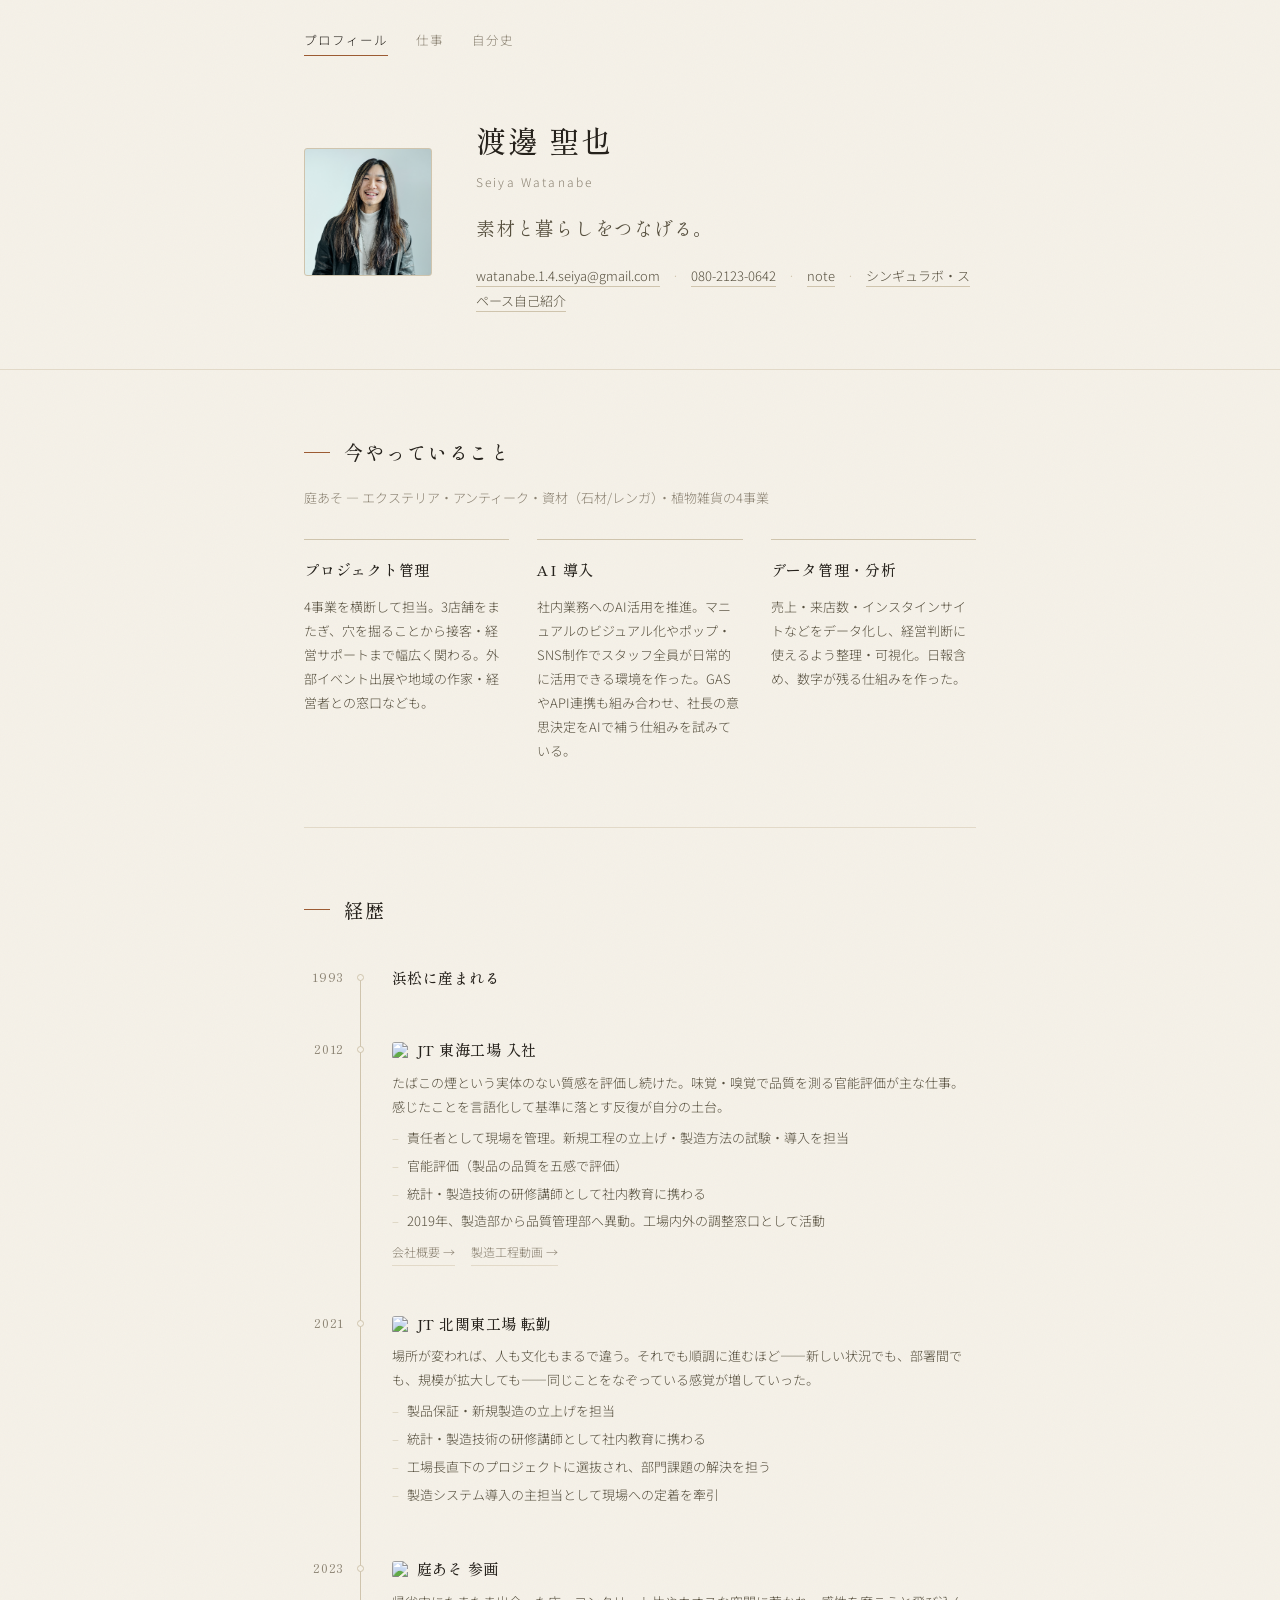
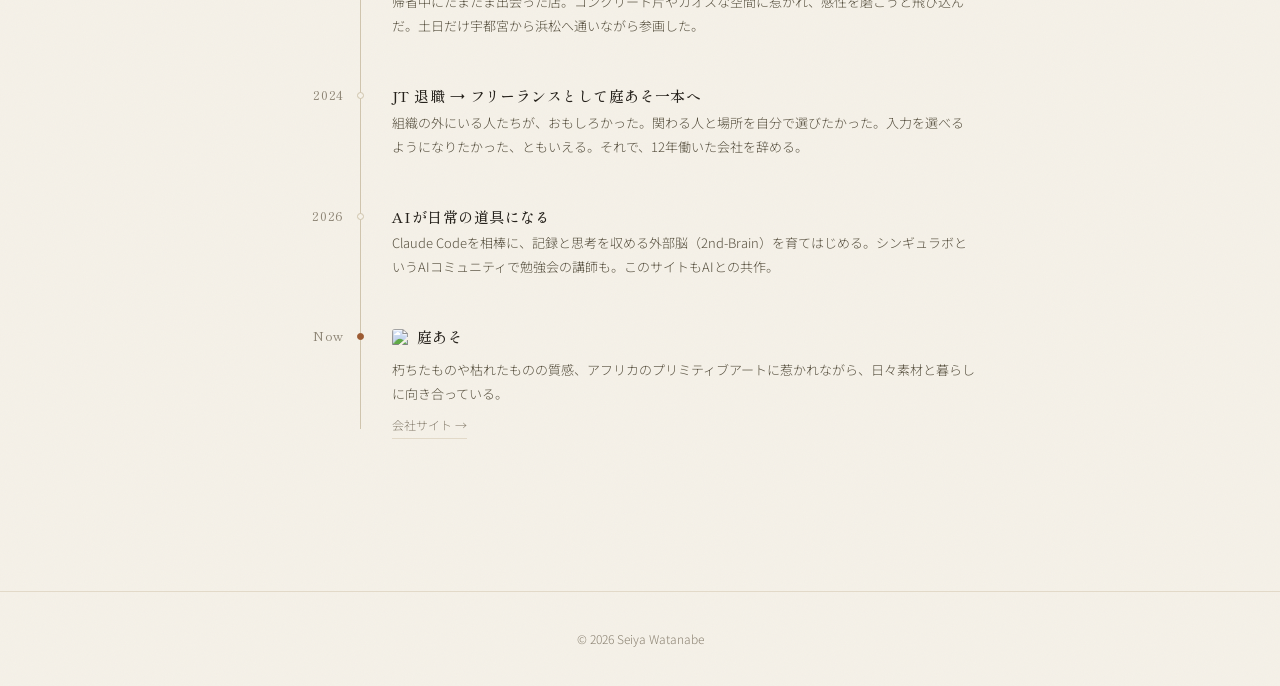
==== commit 01219c5a: "仕事ページをハイブリッド版に・自分史ページ新設・ナビ再編 - work.html: 紙と素材の肌に「検査記録」の骨格を移植（表題ブロック・数字3枚・   対象明示・Before/After記録表・済ス" ====
--- a/index.html
+++ b/index.html
@@ -14,7 +14,7 @@
   <nav class="site-nav">
     <a href="index.html" class="active">プロフィール</a>
     <a href="work.html">仕事</a>
-    <a href="resume.html">経歴書</a>
+    <a href="history.html">自分史</a>
   </nav>
 
   <header class="hero">
--- a/style.css
+++ b/style.css
@@ -6,6 +6,7 @@
 
 :root {
   --paper: #f5f1e8;
+  --card: #fbf8f1;
   --ink: #26221c;
   --sub: #57503f;
   --muted: #8b8272;
@@ -15,6 +16,7 @@
   --max-width: 720px;
   --serif: 'Shippori Mincho', 'Hiragino Mincho ProN', serif;
   --sans: 'Noto Sans JP', 'Hiragino Kaku Gothic ProN', sans-serif;
+  --mono: 'IBM Plex Mono', monospace;
 }
 
 body {
@@ -582,6 +584,347 @@
   border-color: var(--rust);
 }
 
+/* ========== 表題ブロック（work: 検査記録を和紙に刷る） ========== */
+.titleblock {
+  max-width: var(--max-width);
+  margin: 32px auto 0;
+  padding: 0 24px;
+}
+
+.titleblock-inner {
+  background: var(--card);
+  border: 1px solid var(--line-strong);
+  border-top: 3px double var(--rust);
+  padding: 28px 28px 24px;
+}
+
+.id-row {
+  display: flex;
+  align-items: center;
+  gap: 18px;
+}
+
+.id-photo {
+  width: 64px;
+  height: 64px;
+  border-radius: 4px;
+  background-image: url('photo.jpg');
+  background-size: cover;
+  background-position: center top;
+  flex-shrink: 0;
+  border: 1px solid var(--line-strong);
+}
+
+.id-name h1 {
+  font-family: var(--serif);
+  font-size: 21px;
+  font-weight: 500;
+  letter-spacing: 0.05em;
+}
+
+.id-name .romaji {
+  font-family: var(--mono);
+  font-size: 10.5px;
+  color: var(--muted);
+  letter-spacing: 0.16em;
+}
+
+.id-name .role {
+  font-size: 13px;
+  color: var(--sub);
+  margin-top: 3px;
+}
+
+.tb-lead {
+  margin-top: 18px;
+  font-size: 14px;
+  color: var(--sub);
+  line-height: 2;
+}
+
+.tb-lead strong {
+  font-weight: 500;
+  color: var(--ink);
+}
+
+.tb-target {
+  margin-top: 14px;
+  font-size: 13px;
+  color: var(--sub);
+  border-left: 2px solid var(--rust);
+  padding: 2px 0 2px 14px;
+}
+
+.tb-target .tl {
+  font-family: var(--serif);
+  font-size: 12px;
+  color: var(--rust);
+  letter-spacing: 0.14em;
+  margin-right: 10px;
+}
+
+.metrics {
+  display: grid;
+  grid-template-columns: 1fr 1fr 1fr;
+  gap: 12px;
+  margin-top: 16px;
+}
+
+.metric {
+  background: var(--paper);
+  border: 1px solid var(--line-strong);
+  padding: 12px 14px 10px;
+}
+
+.metric .k {
+  font-size: 11.5px;
+  color: var(--muted);
+}
+
+.metric .v {
+  font-family: var(--mono);
+  font-size: 20px;
+  color: var(--ink);
+  line-height: 1.6;
+}
+
+.metric .v small {
+  font-size: 11.5px;
+  color: var(--muted);
+}
+
+/* 見出しの記録番号 */
+.section h2 .no {
+  font-family: var(--mono);
+  font-size: 12px;
+  color: var(--rust);
+  letter-spacing: 0.1em;
+}
+
+/* 困りごとチェック */
+.checks {
+  list-style: none;
+  background: var(--card);
+  border: 1px solid var(--line-strong);
+  padding: 14px 22px;
+  max-width: 640px;
+}
+
+.checks li {
+  display: flex;
+  gap: 12px;
+  align-items: flex-start;
+  padding: 9px 0;
+  font-size: 14px;
+  color: var(--ink);
+}
+
+.checks li + li {
+  border-top: 1px dashed var(--line-strong);
+}
+
+.box {
+  width: 14px;
+  height: 14px;
+  border: 1.5px solid var(--muted);
+  border-radius: 2px;
+  flex-shrink: 0;
+  margin-top: 8px;
+}
+
+.checks-note {
+  font-size: 12.5px;
+  color: var(--muted);
+  margin-top: 14px;
+}
+
+/* 実例の記録表 */
+.cases {
+  width: 100%;
+  border-collapse: collapse;
+  background: var(--card);
+  border: 1px solid var(--line-strong);
+  font-size: 13.5px;
+}
+
+.cases th {
+  font-family: var(--mono);
+  font-size: 11px;
+  font-weight: 500;
+  color: var(--rust);
+  letter-spacing: 0.12em;
+  text-align: left;
+  padding: 10px 14px;
+  border-bottom: 2px solid var(--rust);
+}
+
+.cases td {
+  padding: 12px 14px;
+  border-bottom: 1px solid var(--line);
+  vertical-align: top;
+  color: var(--sub);
+  line-height: 1.8;
+}
+
+.cases tr:last-child td {
+  border-bottom: none;
+}
+
+.cases td.name {
+  font-family: var(--serif);
+  font-weight: 500;
+  color: var(--ink);
+  white-space: nowrap;
+}
+
+.cases td.after {
+  color: var(--ink);
+}
+
+.stamp {
+  display: inline-block;
+  font-family: var(--serif);
+  font-size: 12.5px;
+  color: var(--rust);
+  border: 1.5px solid var(--rust);
+  border-radius: 3px;
+  padding: 0 7px;
+  transform: rotate(-4deg);
+  font-weight: 500;
+}
+
+.case-note {
+  font-size: 12.5px;
+  color: var(--muted);
+  margin-top: 10px;
+}
+
+/* 仕事の基準 */
+.rules {
+  display: grid;
+  grid-template-columns: 1fr 1fr 1fr;
+  gap: 24px;
+}
+
+.rule {
+  border-top: 2px solid var(--rust);
+  padding-top: 12px;
+}
+
+.rule .no,
+.step .no {
+  font-family: var(--mono);
+  font-size: 11px;
+  color: var(--rust);
+  letter-spacing: 0.14em;
+  display: block;
+  margin-bottom: 8px;
+}
+
+.rule h3 {
+  font-family: var(--serif);
+  font-size: 15px;
+  font-weight: 500;
+  margin-bottom: 6px;
+  letter-spacing: 0.04em;
+}
+
+.rule p {
+  font-size: 13px;
+  color: var(--sub);
+  line-height: 1.85;
+}
+
+.deliver-note {
+  margin-top: 26px;
+  font-size: 13px;
+  color: var(--sub);
+  border-top: 1px solid var(--line);
+  padding-top: 14px;
+}
+
+.deliver-note .dl {
+  color: var(--muted);
+  font-size: 12px;
+  margin-right: 8px;
+}
+
+/* 稼働中タグ */
+.tags {
+  display: flex;
+  flex-wrap: wrap;
+  gap: 8px;
+}
+
+.tags span {
+  font-size: 12.5px;
+  color: var(--sub);
+  background: var(--card);
+  border: 1px solid var(--line-strong);
+  padding: 3px 12px;
+  border-radius: 2px;
+}
+
+/* 連絡ブロック */
+.contact-block {
+  border-left: 2px solid var(--rust);
+  padding: 4px 0 4px 18px;
+  font-size: 14px;
+  color: var(--sub);
+  line-height: 2.1;
+}
+
+.contact-block a {
+  color: var(--ink);
+  text-decoration: none;
+  border-bottom: 1px solid var(--line-strong);
+  padding-bottom: 1px;
+  transition: color 0.25s, border-color 0.25s;
+}
+
+.contact-block a:hover {
+  color: var(--rust);
+  border-color: var(--rust);
+}
+
+/* 自分史: いま掘っている問い */
+.questions {
+  list-style: none;
+  display: flex;
+  flex-direction: column;
+  gap: 20px;
+  max-width: 620px;
+}
+
+.questions li {
+  border-left: 2px solid var(--line-strong);
+  padding-left: 16px;
+}
+
+.questions .q {
+  font-family: var(--serif);
+  font-size: 15px;
+  color: var(--ink);
+  letter-spacing: 0.03em;
+}
+
+.questions .qnote {
+  font-size: 12.5px;
+  color: var(--muted);
+  margin-top: 2px;
+}
+
+.questions .qnote a {
+  color: var(--sub);
+  text-decoration: none;
+  border-bottom: 1px solid var(--line-strong);
+}
+
+.questions .qnote a:hover {
+  color: var(--rust);
+  border-color: var(--rust);
+}
+
 /* Footer */
 footer {
   text-align: center;
@@ -685,4 +1028,32 @@
   .more-list {
     grid-template-columns: 1fr;
   }
-}
+
+  .titleblock {
+    margin-top: 24px;
+    padding: 0 20px;
+  }
+
+  .titleblock-inner {
+    padding: 20px 18px 18px;
+  }
+
+  .metrics {
+    grid-template-columns: 1fr;
+    gap: 8px;
+  }
+
+  .rules {
+    grid-template-columns: 1fr;
+    gap: 20px;
+  }
+
+  .cases th:nth-child(2),
+  .cases td:nth-child(2) {
+    display: none;
+  }
+
+  .cases td.name {
+    white-space: normal;
+  }
+}
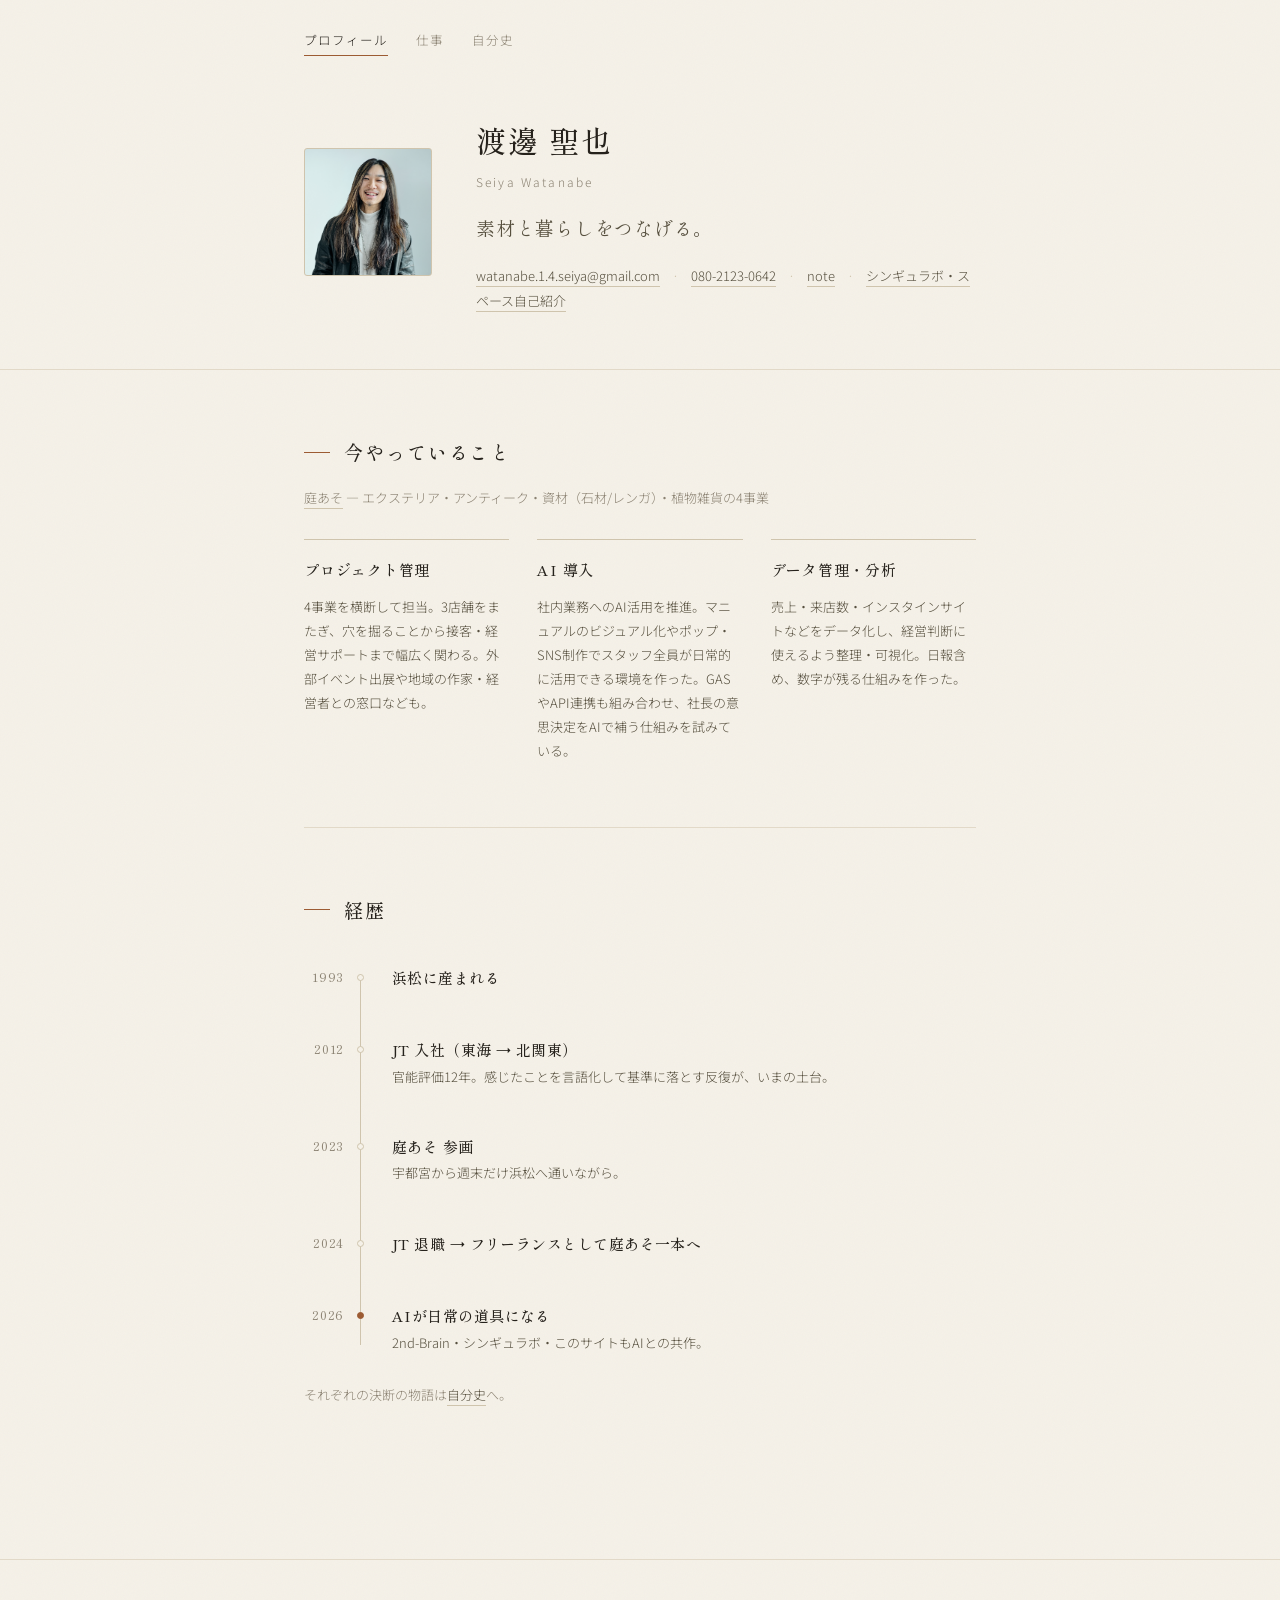
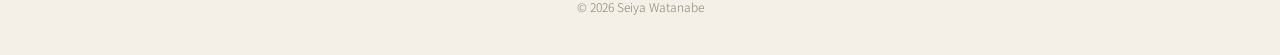
==== commit c636fd5e: "プロフィール年表を圧縮し、物語を自分史へ一本化 - index.html: 経歴を1行×5点の要約に（段落・役割リスト・会社リンクを削除）   末尾に自分史への導線を追加 - history.html" ====
--- a/index.html
+++ b/index.html
@@ -43,7 +43,7 @@
 
     <section class="section">
       <h2>今やっていること</h2>
-      <p class="now-company">庭あそ — エクステリア・アンティーク・資材（石材/レンガ）・植物雑貨の4事業</p>
+      <p class="now-company"><a href="https://www.niwa-asso.jp/" target="_blank">庭あそ</a> — エクステリア・アンティーク・資材（石材/レンガ）・植物雑貨の4事業</p>
       <div class="now-grid">
         <div class="now-item">
           <h3>プロジェクト管理</h3>
@@ -72,77 +72,32 @@
         <li>
           <span class="year">2012</span>
           <div class="content">
-            <div class="company-header">
-              <img class="company-logo" src="https://www.google.com/s2/favicons?domain=jti.co.jp&sz=32" alt="JT">
-              <strong>JT 東海工場 入社</strong>
-            </div>
-            <p>たばこの煙という実体のない質感を評価し続けた。味覚・嗅覚で品質を測る官能評価が主な仕事。感じたことを言語化して基準に落とす反復が自分の土台。</p>
-            <ul class="role-list">
-              <li>責任者として現場を管理。新規工程の立上げ・製造方法の試験・導入を担当</li>
-              <li>官能評価（製品の品質を五感で評価）</li>
-              <li>統計・製造技術の研修講師として社内教育に携わる</li>
-              <li>2019年、製造部から品質管理部へ異動。工場内外の調整窓口として活動</li>
-            </ul>
-            <div class="company-links">
-              <a href="https://www.jti.co.jp/tobacco/overview/" target="_blank">会社概要 →</a>
-              <a href="https://youtu.be/5koLCPmhwQY?si=OhIbmNyB274ODPhx" target="_blank">製造工程動画 →</a>
-            </div>
-          </div>
-        </li>
-        <li>
-          <span class="year">2021</span>
-          <div class="content">
-            <div class="company-header">
-              <img class="company-logo" src="https://www.google.com/s2/favicons?domain=jti.co.jp&sz=32" alt="JT">
-              <strong>JT 北関東工場 転勤</strong>
-            </div>
-            <p>場所が変われば、人も文化もまるで違う。それでも順調に進むほど——新しい状況でも、部署間でも、規模が拡大しても——同じことをなぞっている感覚が増していった。</p>
-            <ul class="role-list">
-              <li>製品保証・新規製造の立上げを担当</li>
-              <li>統計・製造技術の研修講師として社内教育に携わる</li>
-              <li>工場長直下のプロジェクトに選抜され、部門課題の解決を担う</li>
-              <li>製造システム導入の主担当として現場への定着を牽引</li>
-            </ul>
+            <strong>JT 入社（東海 → 北関東）</strong>
+            <p>官能評価12年。感じたことを言語化して基準に落とす反復が、いまの土台。</p>
           </div>
         </li>
         <li>
           <span class="year">2023</span>
           <div class="content">
-            <div class="company-header">
-              <img class="company-logo" src="https://www.google.com/s2/favicons?domain=niwa-asso.jp&sz=32" alt="庭あそ">
-              <strong>庭あそ 参画</strong>
-            </div>
-            <p>帰省中にたまたま出会った店。コンクリート片やカオスな空間に惹かれ、感性を磨こうと飛び込んだ。土日だけ宇都宮から浜松へ通いながら参画した。</p>
+            <strong>庭あそ 参画</strong>
+            <p>宇都宮から週末だけ浜松へ通いながら。</p>
           </div>
         </li>
         <li>
           <span class="year">2024</span>
           <div class="content">
             <strong>JT 退職 → フリーランスとして庭あそ一本へ</strong>
-            <p>組織の外にいる人たちが、おもしろかった。関わる人と場所を自分で選びたかった。入力を選べるようになりたかった、ともいえる。それで、12年働いた会社を辞める。</p>
           </div>
         </li>
-        <li>
+        <li class="current">
           <span class="year">2026</span>
           <div class="content">
             <strong>AIが日常の道具になる</strong>
-            <p>Claude Codeを相棒に、記録と思考を収める外部脳（2nd-Brain）を育てはじめる。シンギュラボというAIコミュニティで勉強会の講師も。このサイトもAIとの共作。</p>
-          </div>
-        </li>
-        <li class="current">
-          <span class="year">Now</span>
-          <div class="content">
-            <div class="company-header">
-              <img class="company-logo" src="https://www.google.com/s2/favicons?domain=niwa-asso.jp&sz=32" alt="庭あそ">
-              <strong>庭あそ</strong>
-            </div>
-            <p>朽ちたものや枯れたものの質感、アフリカのプリミティブアートに惹かれながら、日々素材と暮らしに向き合っている。</p>
-            <div class="company-links">
-              <a href="https://www.niwa-asso.jp/" target="_blank">会社サイト →</a>
-            </div>
+            <p>2nd-Brain・シンギュラボ・このサイトもAIとの共作。</p>
           </div>
         </li>
       </ol>
+      <p class="history-link">それぞれの決断の物語は<a href="history.html">自分史</a>へ。</p>
     </section>
 
   </main>
--- a/style.css
+++ b/style.css
@@ -204,6 +204,38 @@
   line-height: 1.85;
 }
 
+.now-company a {
+  color: inherit;
+  text-decoration: none;
+  border-bottom: 1px solid var(--line-strong);
+  padding-bottom: 1px;
+  transition: color 0.25s, border-color 0.25s;
+}
+
+.now-company a:hover {
+  color: var(--rust);
+  border-color: var(--rust);
+}
+
+.history-link {
+  margin-top: 28px;
+  font-size: 13px;
+  color: var(--muted);
+}
+
+.history-link a {
+  color: var(--sub);
+  text-decoration: none;
+  border-bottom: 1px solid var(--line-strong);
+  padding-bottom: 1px;
+  transition: color 0.25s, border-color 0.25s;
+}
+
+.history-link a:hover {
+  color: var(--rust);
+  border-color: var(--rust);
+}
+
 /* Timeline */
 .timeline {
   list-style: none;
